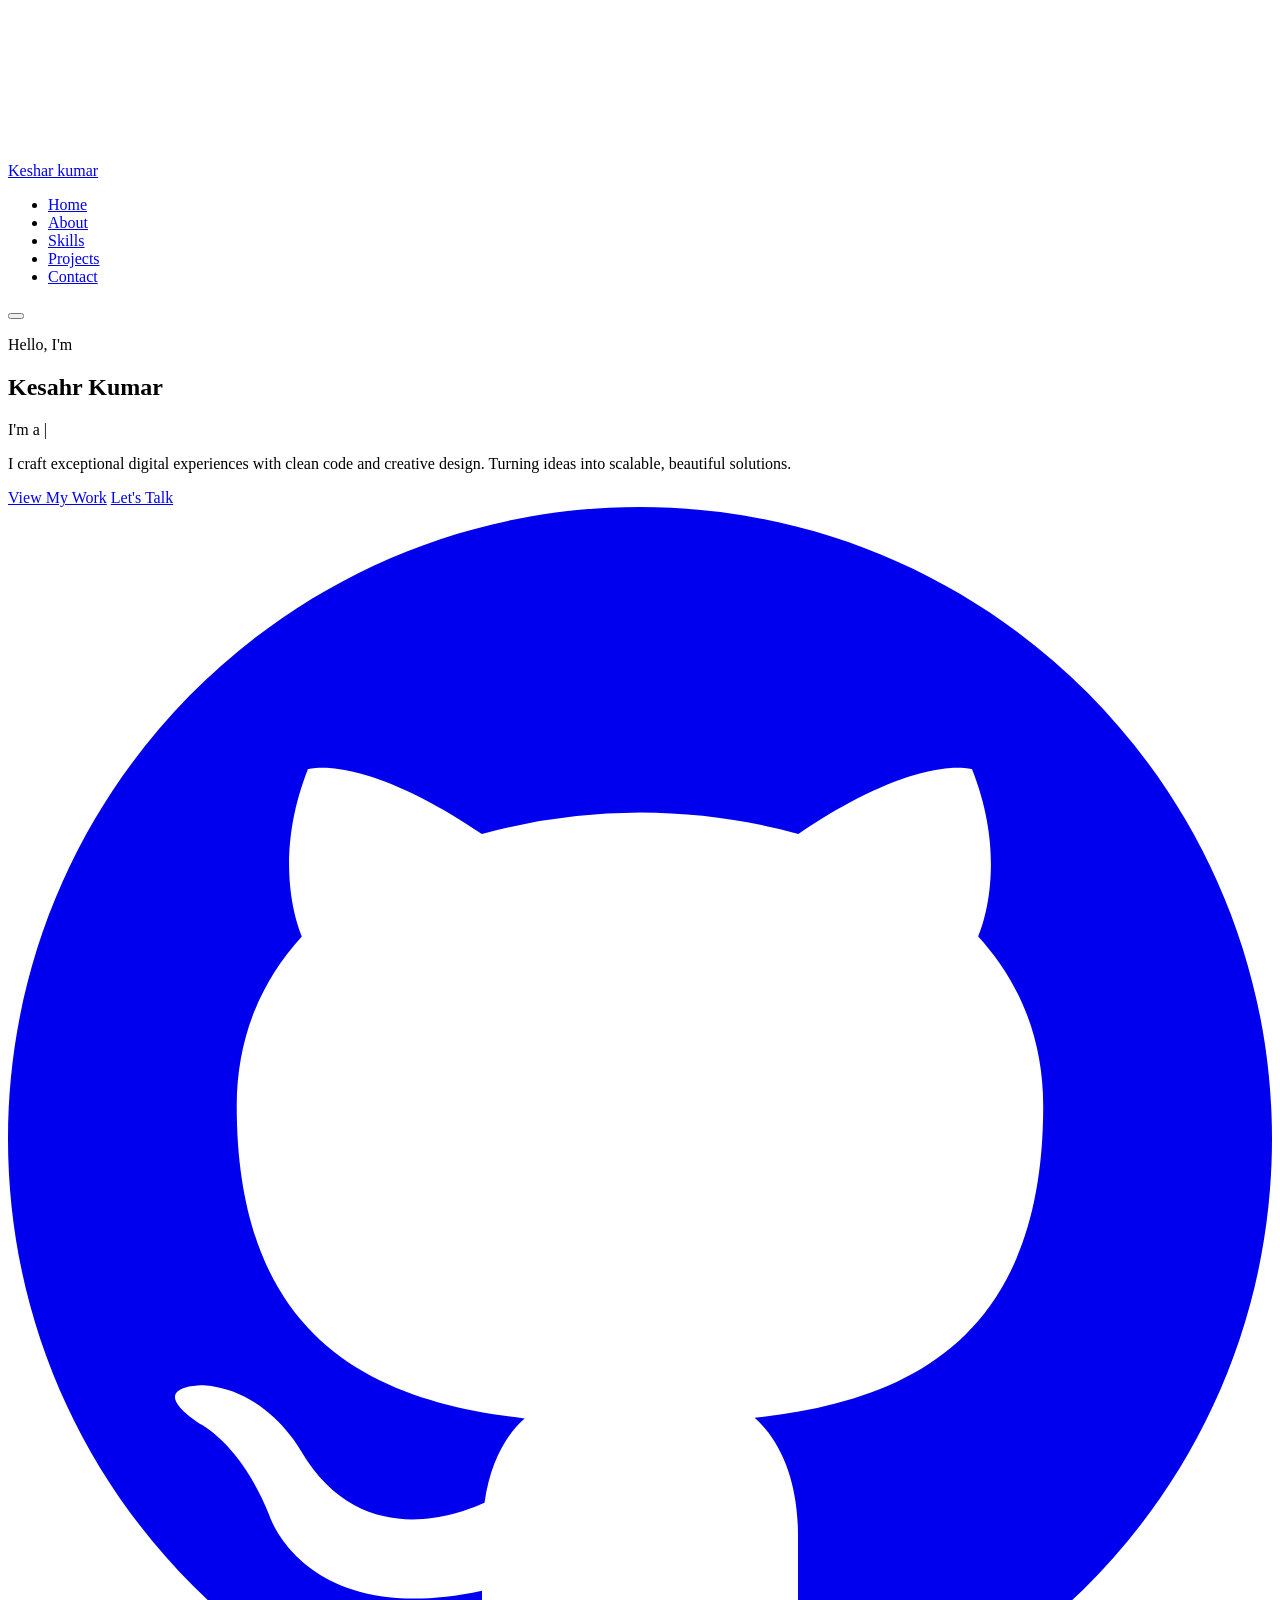
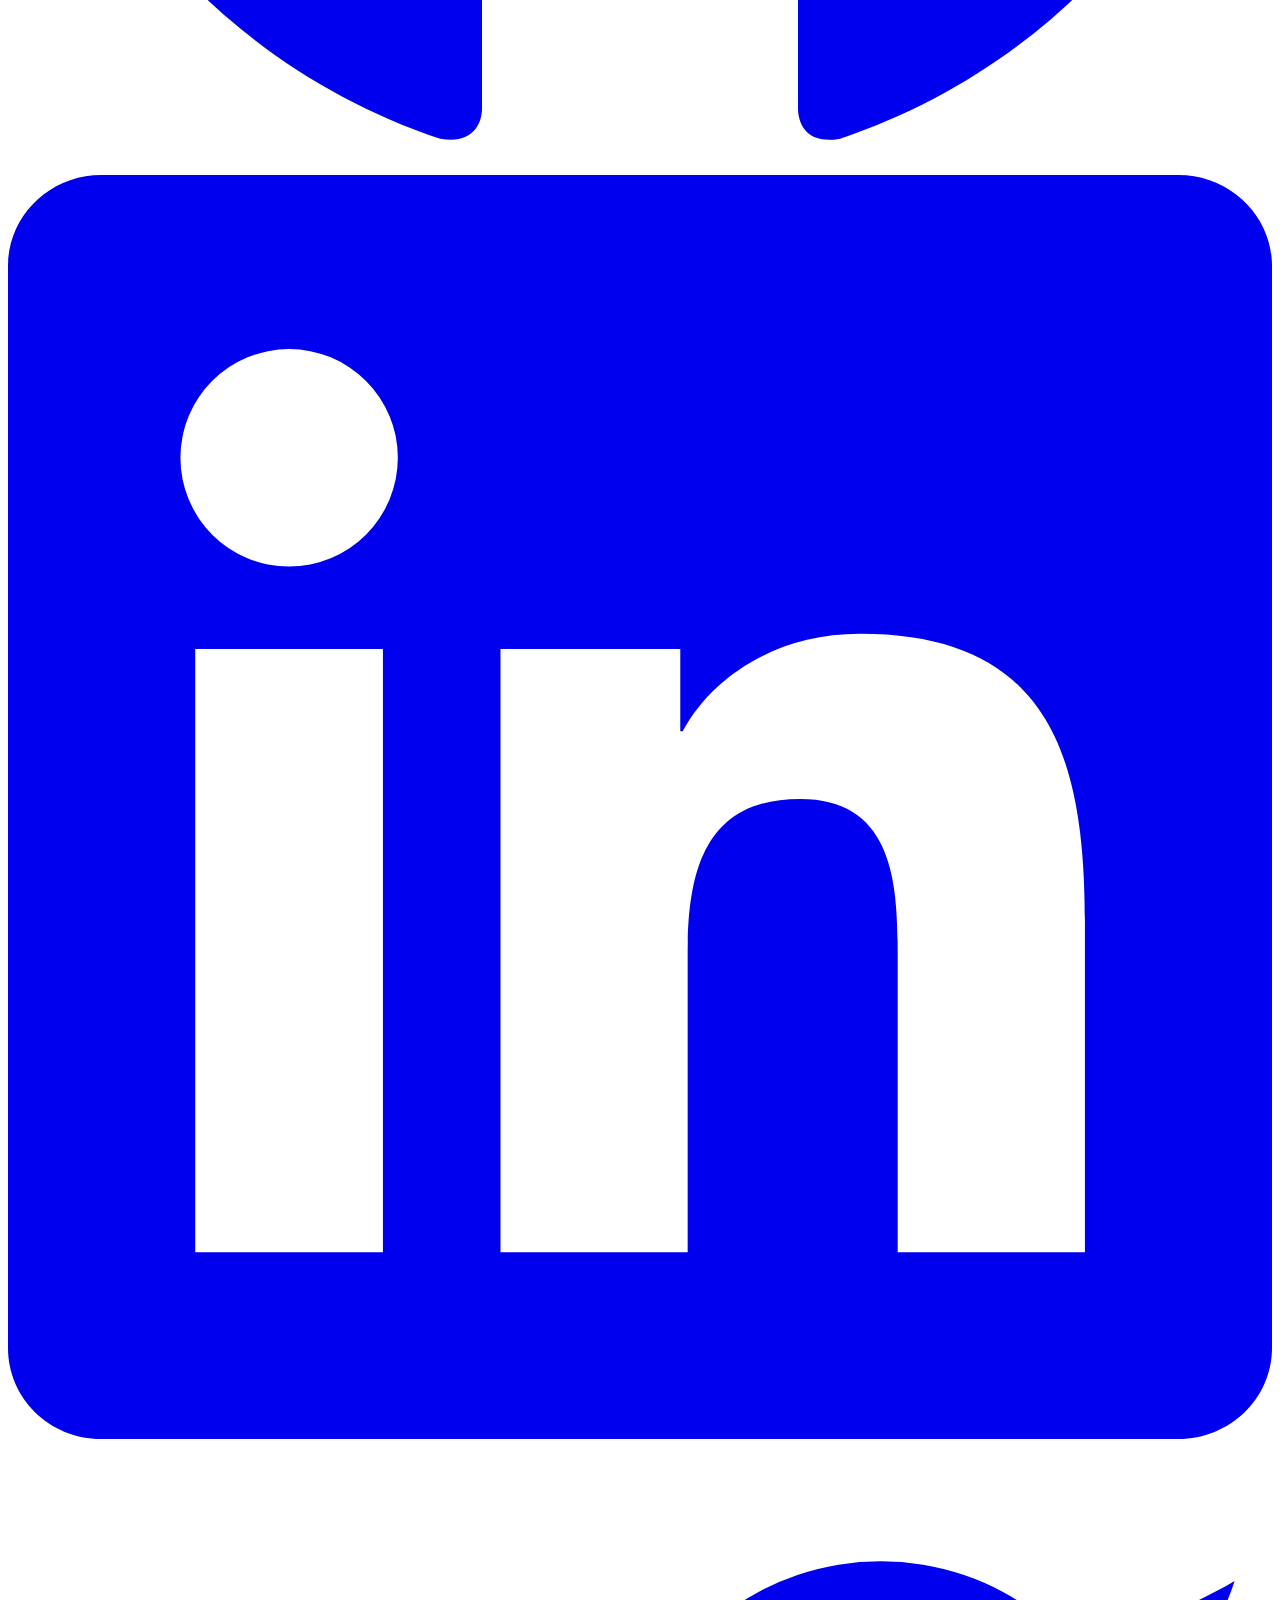
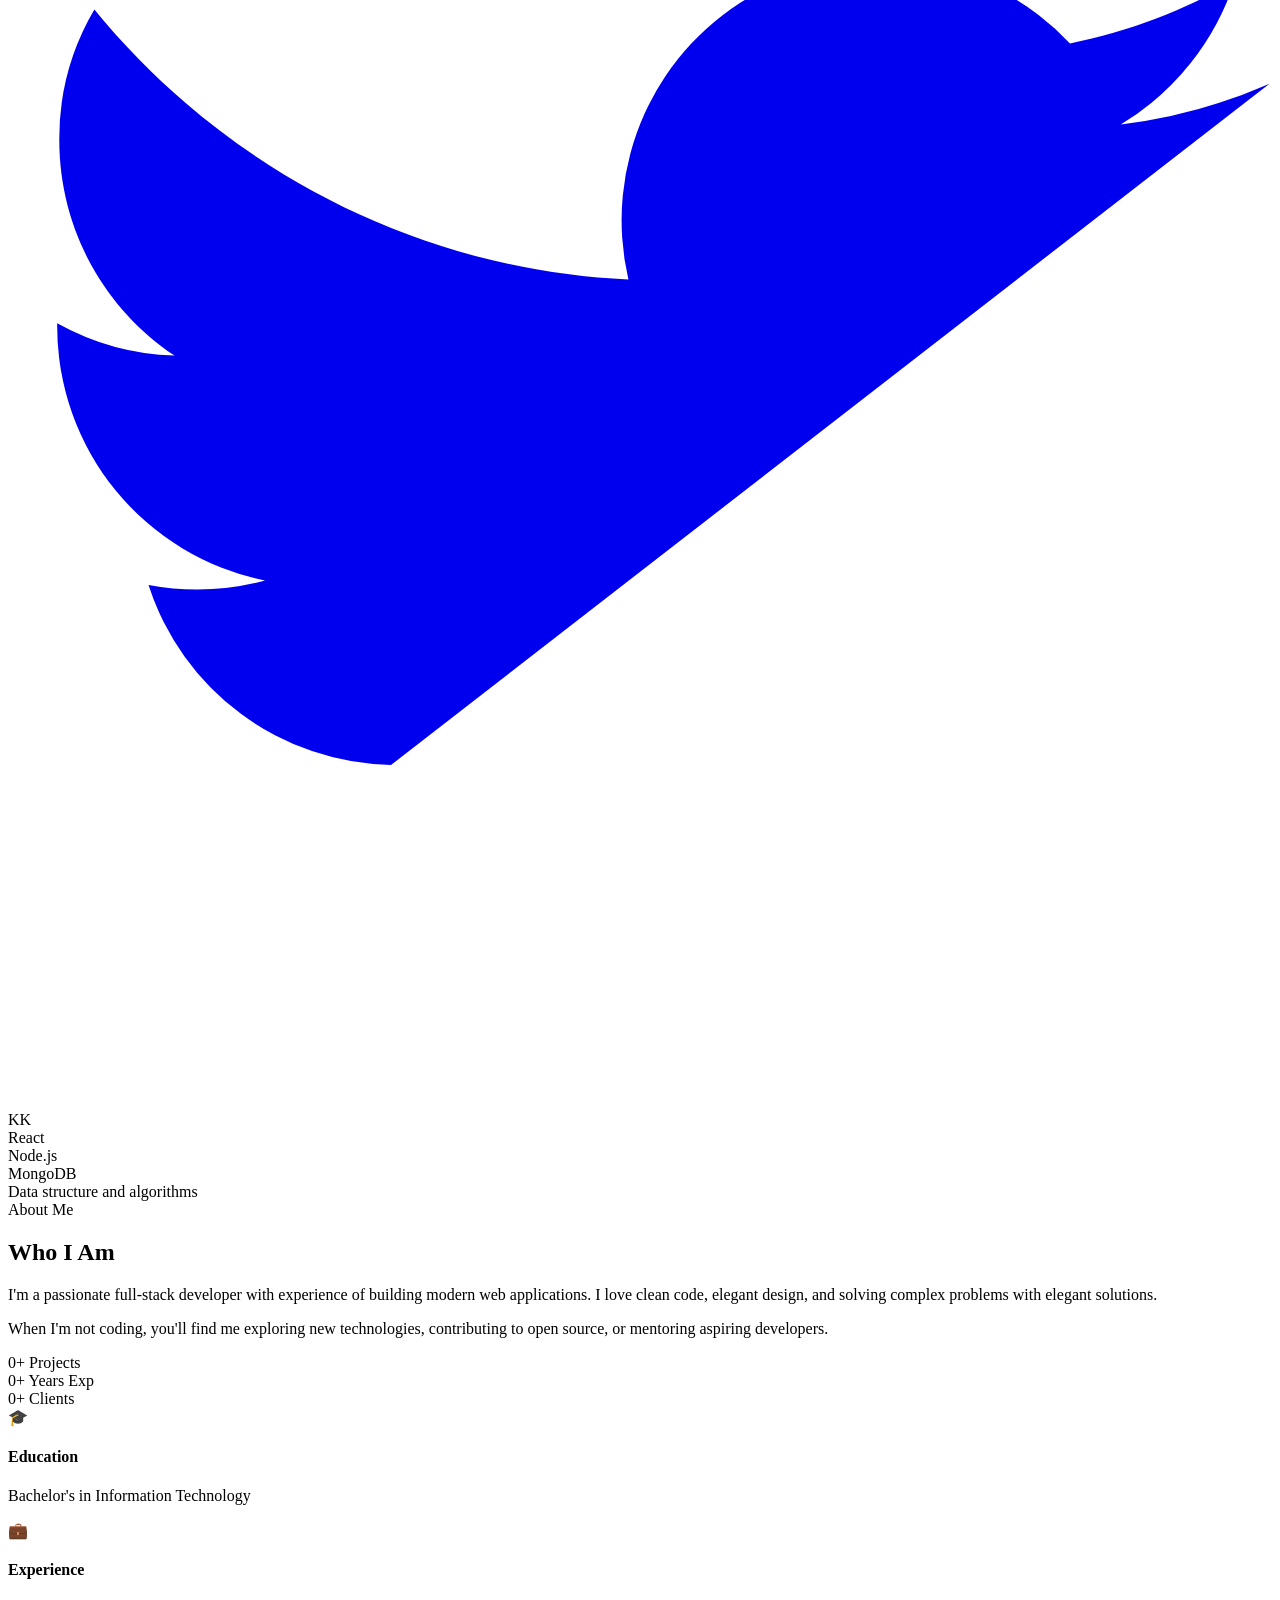
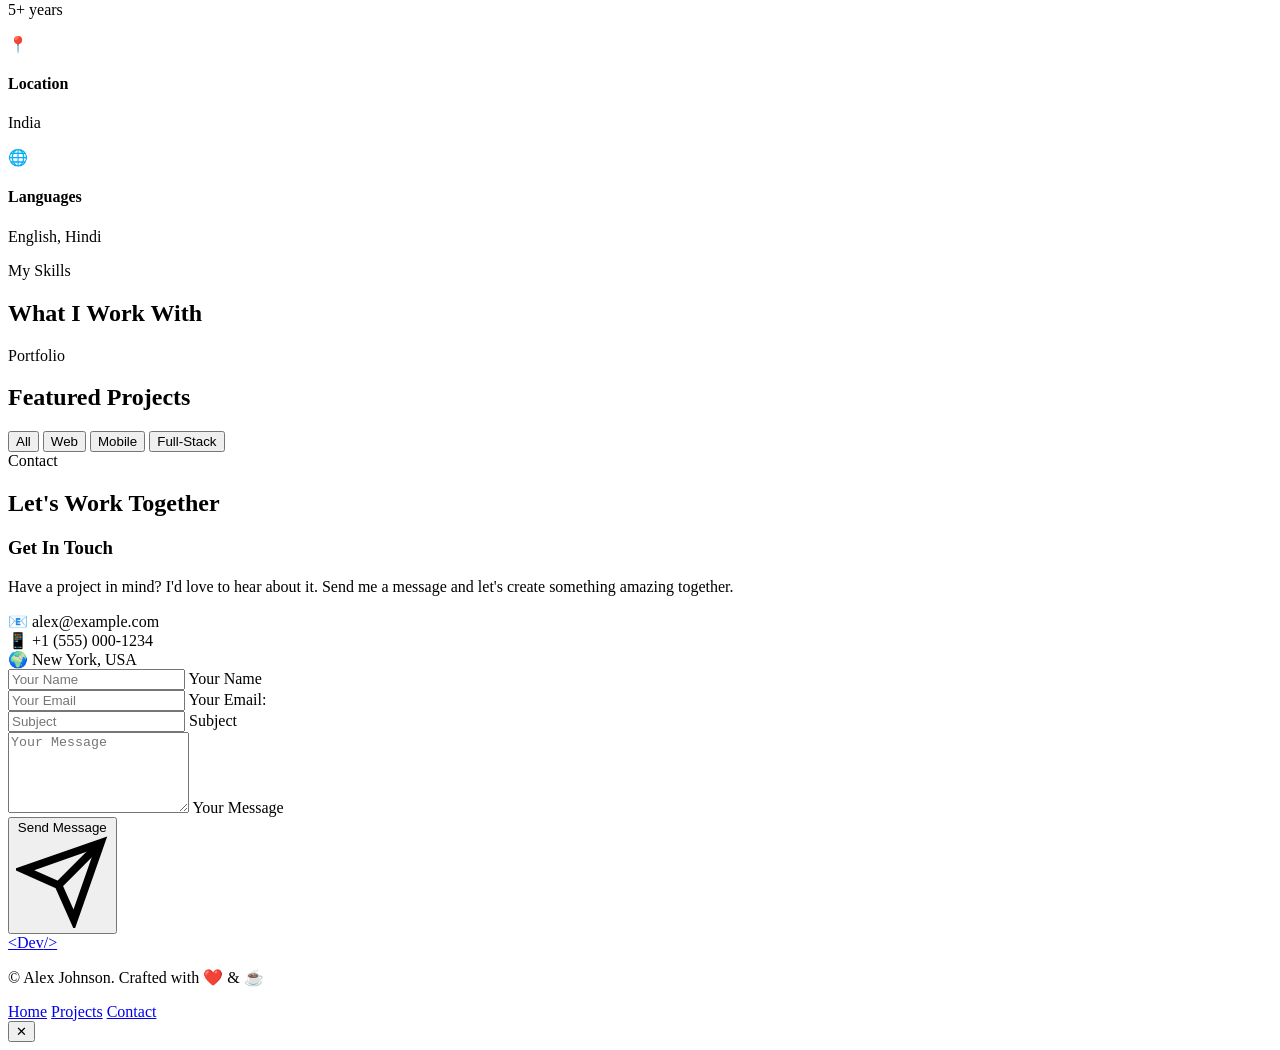
==== html/index.html @ 1f0cca36 "minor changes" ====
<!DOCTYPE html>
<html lang="en">
<head>
  <meta charset="UTF-8" />
  <meta name="viewport" content="width=device-width, initial-scale=1.0" />
  <title>Portfolio | Creative Developer</title>
  <meta name="description" content="A creative full-stack developer portfolio showcasing projects, skills, and experience." />
  <link rel="preconnect" href="https://fonts.googleapis.com" />
  <link href="https://fonts.googleapis.com/css2?family=Outfit:wght@300;400;500;600;700;800;900&family=JetBrains+Mono:wght@400;500&display=swap" rel="stylesheet" />
  <link rel="stylesheet" href="css/style.css" />
  <link rel="stylesheet" href="css/animations.css" />
</head>
<body>

  <!-- Canvas for particle background -->
  <canvas id="particle-canvas"></canvas>

  <!-- Navigation -->
  <nav id="navbar">
    <div class="nav-container">
      <a href="#home" class="nav-logo">
        <span class="logo-bracket"></span>Keshar kumar<span class="logo-bracket"></span>
      </a>
      <ul class="nav-links" id="nav-links">
        <li><a href="#home" class="nav-link active">Home</a></li>
        <li><a href="#about" class="nav-link">About</a></li>
        <li><a href="#skills" class="nav-link">Skills</a></li>
        <li><a href="#projects" class="nav-link">Projects</a></li>
        <li><a href="#contact" class="nav-link">Contact</a></li>
        
      </ul>
      <button class="hamburger" id="hamburger" aria-label="Toggle menu">
        <span></span><span></span><span></span>
      </button>
    </div>
  </nav>

  <!-- Hero Section -->
  <section id="home" class="hero-section">
    <div class="hero-content">
      <p class="hero-greeting"> Hello, I'm</p>                                                                                  
      <h1 class="hero-name" id="hero-name">Kesahr Kumar</h1>
      <div class="hero-title-wrapper">
        <span class="hero-title-prefix">I'm a </span>
        <span class="hero-typing" id="typing-text"></span>
        <span class="cursor">|</span>
      </div>
      <p class="hero-desc">I craft exceptional digital experiences with clean code and creative design. Turning ideas into scalable, beautiful solutions.</p>
      <div class="hero-cta">
        <a href="#projects" class="btn btn-primary">View My Work</a>
        <a href="#contact" class="btn btn-outline">Let's Talk</a>
      </div>
      <div class="hero-socials">
        <a href="https://github.com/ksr2heavycodder" class="social-link" title="GitHub">
          <svg viewBox="0 0 24 24" fill="currentColor"><path d="M12 0C5.374 0 0 5.373 0 12c0 5.302 3.438 9.8 8.207 11.387.599.111.793-.261.793-.577v-2.234c-3.338.726-4.033-1.416-4.033-1.416-.546-1.387-1.333-1.756-1.333-1.756-1.089-.745.083-.729.083-.729 1.205.084 1.839 1.237 1.839 1.237 1.07 1.834 2.807 1.304 3.492.997.107-.775.418-1.305.762-1.604-2.665-.305-5.467-1.334-5.467-5.931 0-1.311.469-2.381 1.236-3.221-.124-.303-.535-1.524.117-3.176 0 0 1.008-.322 3.301 1.23A11.509 11.509 0 0112 5.803c1.02.005 2.047.138 3.006.404 2.291-1.552 3.297-1.23 3.297-1.23.653 1.653.242 2.874.118 3.176.77.84 1.235 1.911 1.235 3.221 0 4.609-2.807 5.624-5.479 5.921.43.372.823 1.102.823 2.222v3.293c0 .319.192.694.801.576C20.566 21.797 24 17.3 24 12c0-6.627-5.373-12-12-12z"/></svg>
        </a>
        <a href="https://www.linkedin.com/in/keshar-kumar-3355b1293/" class="social-link" title="linkedin">
          <svg viewBox="0 0 24 24" fill="currentColor"><path d="M20.447 20.452h-3.554v-5.569c0-1.328-.027-3.037-1.852-3.037-1.853 0-2.136 1.445-2.136 2.939v5.667H9.351V9h3.414v1.561h.046c.477-.9 1.637-1.85 3.37-1.85 3.601 0 4.267 2.37 4.267 5.455v6.286zM5.337 7.433a2.062 2.062 0 01-2.063-2.065 2.064 2.064 0 112.063 2.065zm1.782 13.019H3.555V9h3.564v11.452zM22.225 0H1.771C.792 0 0 .774 0 1.729v20.542C0 23.227.792 24 1.771 24h20.451C23.2 24 24 23.227 24 22.271V1.729C24 .774 23.2 0 22.222 0h.003z"/></svg>
        </a>
        <a href="https://leetcode.com/u/Codexkeshar/" class="social-link" title="Leetcode">
          <svg viewBox="0 0 24 24" fill="currentColor"><path d="M23.953 4.57a10 10 0 01-2.825.775 4.958 4.958 0 002.163-2.723c-.951.555-2.005.959-3.127 1.184a4.92 4.92 0 00-8.384 4.482C7.69 8.095 4.067 6.13 1.64 3.162a4.822 4.822 0 00-.666 2.475c0 1.71.87 3.213 2.188 4.096a4.904 4.904 0 01-2.228-.616v.06a4.923 4.923 0 003.946 4.827 4.996 4.996 0 01-2.212.085 4.936 4.936 0 004.604 
3.417 
9.
867 
9.
867 
0 
01-6.
102 
2.
105c-.39 
0-.779-.023-1.
17-.
067a13.
995 
13.
995 
0 
0
"
/></svg>
        </a>
      </div>
    </div>
    <div class="hero-visual">
      <div class="hero-avatar-ring">
        <div class="hero-avatar" id="hero-avatar">
          <div class="avatar-initials" id="avatar-initials">KK</div>
        </div>
      </div>
      <div class="floating-badge badge-1">React</div>
      <div class="floating-badge badge-2">Node.js</div>
      <div class="floating-badge badge-3">MongoDB</div>
      <div class="floating-badge badge-4">Data structure and algorithms</div>
    </div>
    <div class="scroll-indicator">
      <div class="scroll-dot"></div>
    </div>
  </section>

  <!-- About Section -->
  <section id="about" class="about-section section">
    <div class="container">
      <div class="section-header">
        <span class="section-tag">About Me</span>
        <h2 class="section-title">Who I Am</h2>
      </div>
      <div class="about-grid">
        <div class="about-text" id="about-text">
          <p>I'm a passionate full-stack developer with experience of building modern web applications. I love clean code, elegant design, and solving complex problems with elegant solutions.</p>
          <p>When I'm not coding, you'll find me exploring new technologies, contributing to open source, or mentoring aspiring developers.</p>
          <div class="about-stats">
            <div class="stat-item">
              <span class="stat-number" data-target="5">0</span><span>+</span>
              <span class="stat-label">Projects</span>
            </div>
            <div class="stat-item">
              <span class="stat-number" data-target="5">0</span><span>+</span>
              <span class="stat-label">Years Exp</span>
            </div>
            <div class="stat-item">
              <span class="stat-number" data-target="30">0</span><span>+</span>
              <span class="stat-label">Clients</span>
            </div>
          </div>
        </div>
        <div class="about-cards">
          <div class="info-card glass-card">
            <div class="info-icon">🎓</div>
            <h4>Education</h4>
            <p id="education-text">Bachelor's in Information Technology</p>
          </div>
          <div class="info-card glass-card">
            <div class="info-icon">💼</div>
            <h4>Experience</h4>
            <p id="experience-text">5+ years</p>
          </div>
          <div class="info-card glass-card">
            <div class="info-icon">📍</div>
            <h4>Location</h4>
            <p id="location-text">India</p>
          </div>
          <div class="info-card glass-card">
            <div class="info-icon">🌐</div>
            <h4>Languages</h4>
            <p>English, Hindi</p>
          </div>
        </div>
      </div>
    </div>
  </section>

  <!-- Skills Section -->
  <section id="skills" class="skills-section section">
    <div class="container">
      <div class="section-header">
        <span class="section-tag">My Skills</span>
        <h2 class="section-title">What I Work With</h2>
      </div>
      <div class="skills-grid" id="skills-grid">
        <!-- Skills loaded from DB -->
      </div>
    </div>
  </section>

  <!-- Projects Section -->
  <section id="projects" class="projects-section section">
    <div class="container">
      <div class="section-header">
        <span class="section-tag">Portfolio</span>
        <h2 class="section-title">Featured Projects</h2>
      </div>
      <div class="project-filters">
        <button class="filter-btn active" data-filter="all">All</button>
        <button class="filter-btn" data-filter="web">Web</button>
        <button class="filter-btn" data-filter="mobile">Mobile</button>
        <button class="filter-btn" data-filter="fullstack">Full-Stack</button>
      </div>
      <div class="projects-grid" id="projects-grid">
        <!-- Projects loaded from DB -->
      </div>
    </div>
  </section>

  <!-- Contact Section -->
  <section id="contact" class="contact-section section">
    <div class="container">
      <div class="section-header">
        <span class="section-tag">Contact</span>
        <h2 class="section-title">Let's Work Together</h2>
      </div>
      <div class="contact-grid">
        <div class="contact-info">
          <h3>Get In Touch</h3>
          <p>Have a project in mind? I'd love to hear about it. Send me a message and let's create something amazing together.</p>
          <div class="contact-details">
            <div class="contact-item">
              <span class="contact-icon">📧</span>
              <span id="contact-email">alex@example.com</span>
            </div>
            <div class="contact-item">
              <span class="contact-icon">📱</span>
              <span id="contact-phone">+1 (555) 000-1234</span>
            </div>
            <div class="contact-item">
              <span class="contact-icon">🌍</span>
              <span id="contact-location">New York, USA</span>
            </div>
          </div>
        </div>
        <form class="contact-form glass-card" id="contact-form">
          <div class="form-group">
            <input type="text" id="msg-name" placeholder="Your Name" required />
            <label for="msg-name">Your Name</label>
          </div>
          <div class="form-group">
            <input type="email" id="msg-email" placeholder="Your Email" required />
            <label for="msg-email">Your Email:</label>
          </div>
          <div class="form-group">
            <input type="text" id="msg-subject" placeholder="Subject" />
            <label for="msg-subject">Subject</label>
          </div>
          <div class="form-group">
            <textarea id="msg-body" placeholder="Your Message" rows="5" required></textarea>
            <label for="msg-body">Your Message</label>
          </div>
          <button type="submit" class="btn btn-primary btn-full" id="send-btn">
            <span>Send Message</span>
            <svg viewBox="0 0 24 24" fill="none" stroke="currentColor" stroke-width="2"><line x1="22" y1="2" x2="11" y2="13"/><polygon points="22 2 15 22 11 13 2 9 22 2"/></svg>
          </button>
          <div id="form-status" class="form-status"></div>
        </form>
      </div>
    </div>
  </section>

  <!-- Footer -->
  <footer class="footer">
    <div class="container">
      <div class="footer-content">
        <a href="#home" class="nav-logo">
          <span class="logo-bracket">&lt;</span>Dev<span class="logo-bracket">/&gt;</span>
        </a>
        <p class="footer-copy">© <span id="year"></span> Alex Johnson. Crafted with ❤️ & ☕</p>
        <div class="footer-links">
          <a href="#home">Home</a>
          <a href="#projects">Projects</a>
          <a href="#contact">Contact</a>
        </div>
      </div>
    </div>
  </footer>

  <!-- Project Modal -->
  <div id="project-modal" class="modal-overlay">
    <div class="modal-content glass-card">
      <button class="modal-close" id="modal-close">✕</button>
      <div id="modal-body"></div>
    </div>
  </div>

  <!-- Toast -->
  <div id="toast" class="toast"></div>

  <script src="js/db.js"></script>
  <script src="js/app.js"></script>
  <script src="js/particles.js"></script>
</body>
</html>
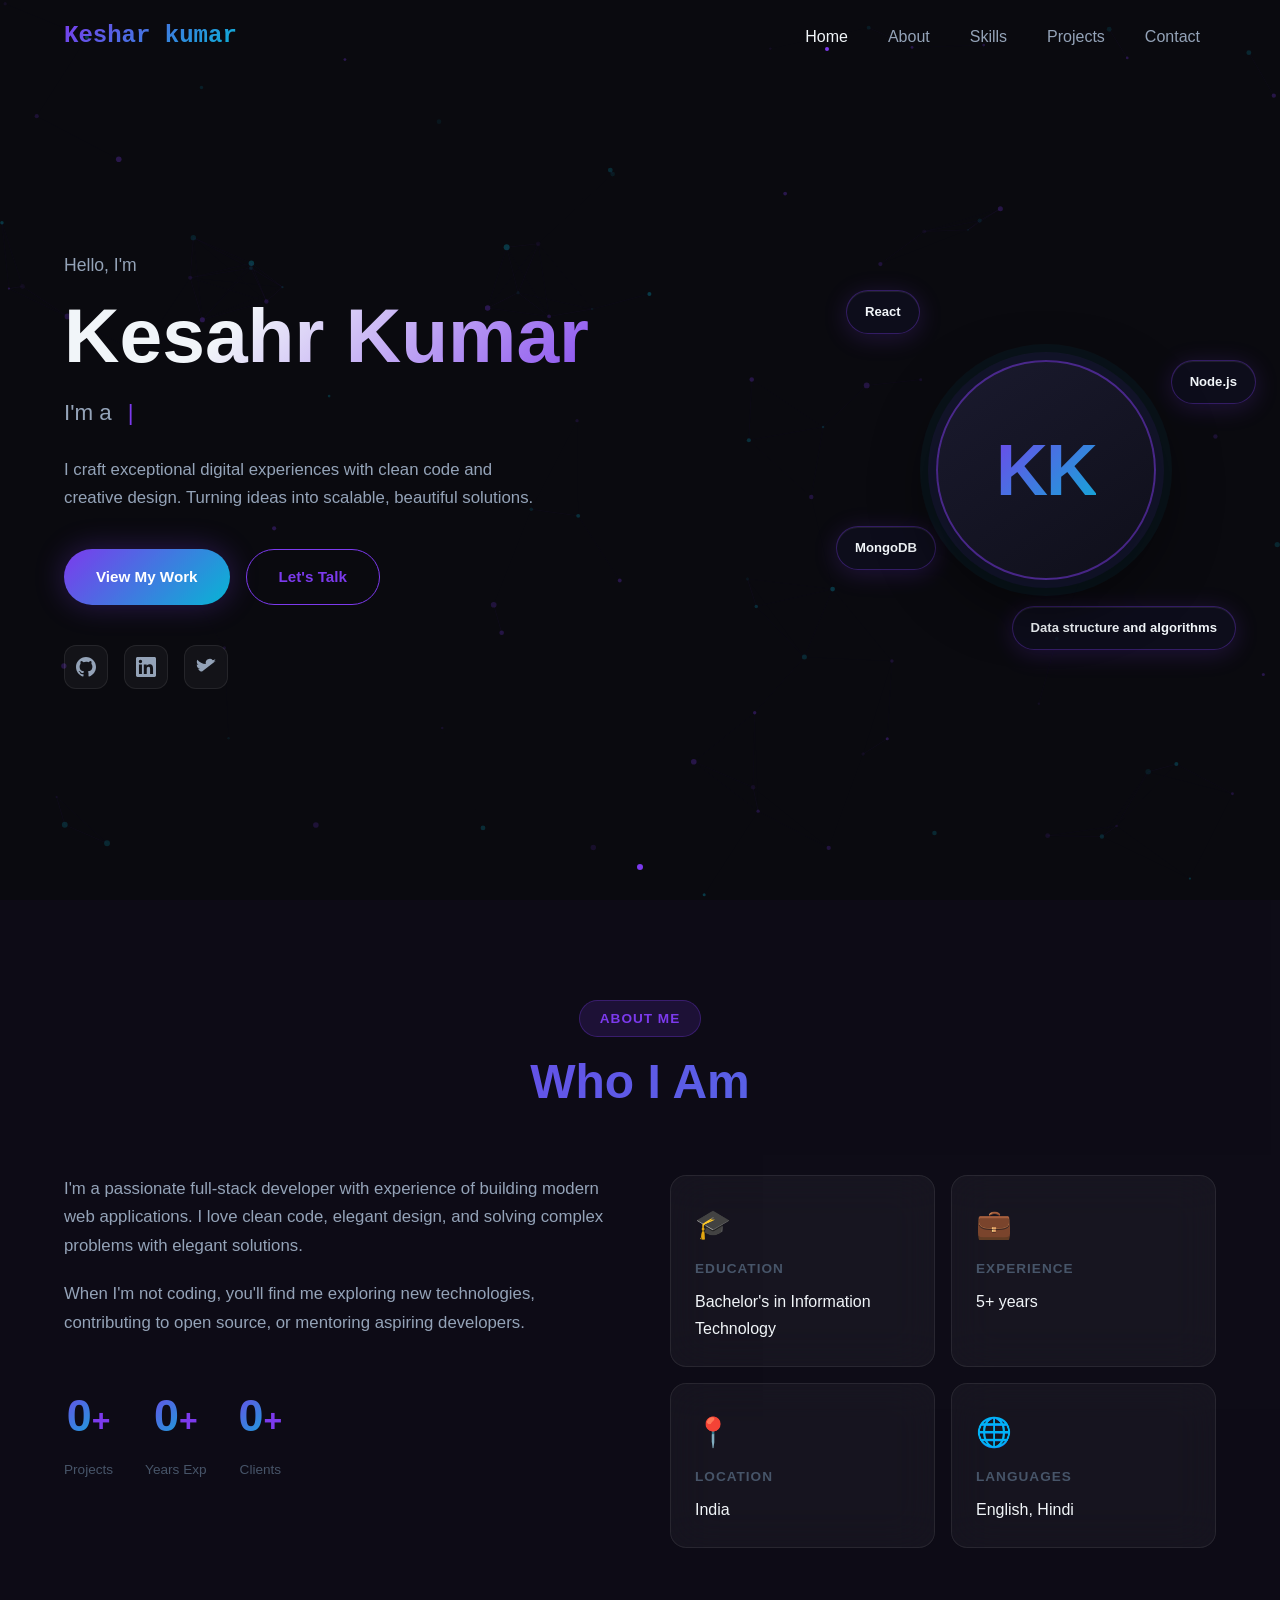
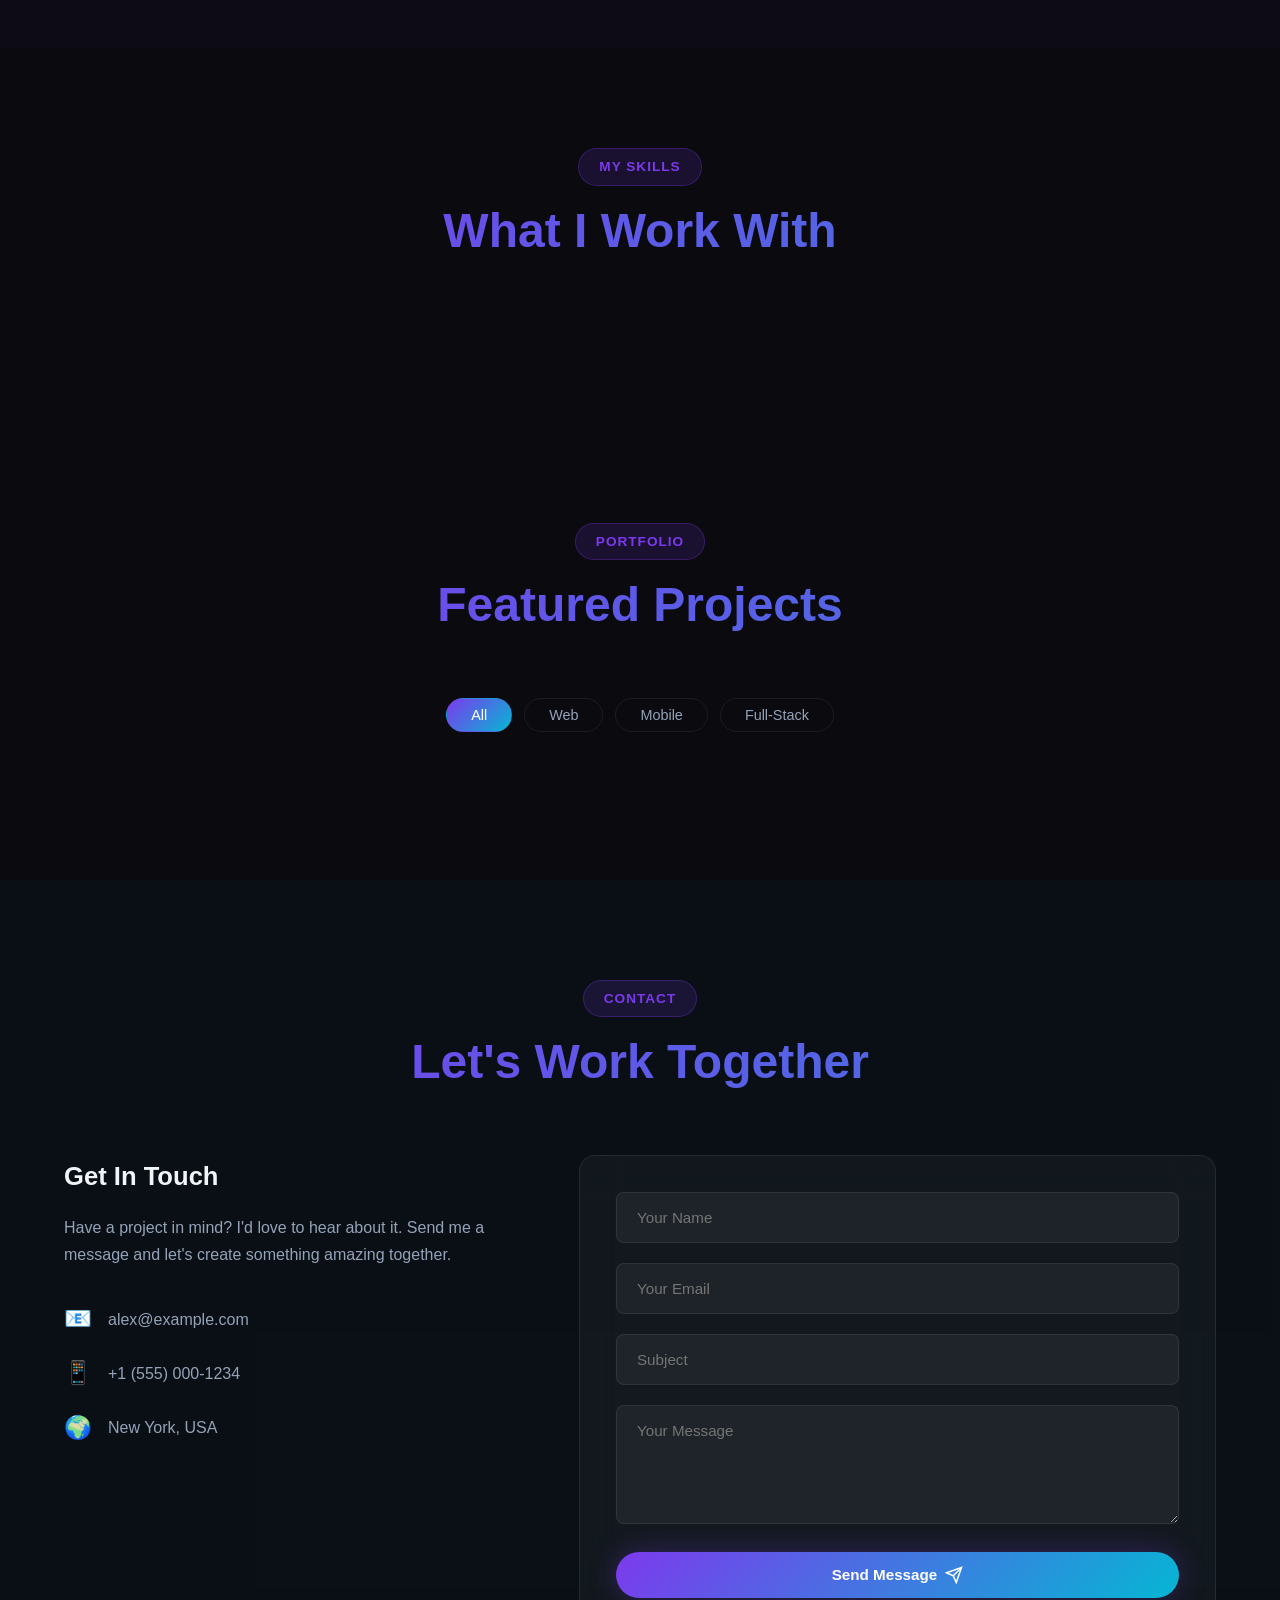
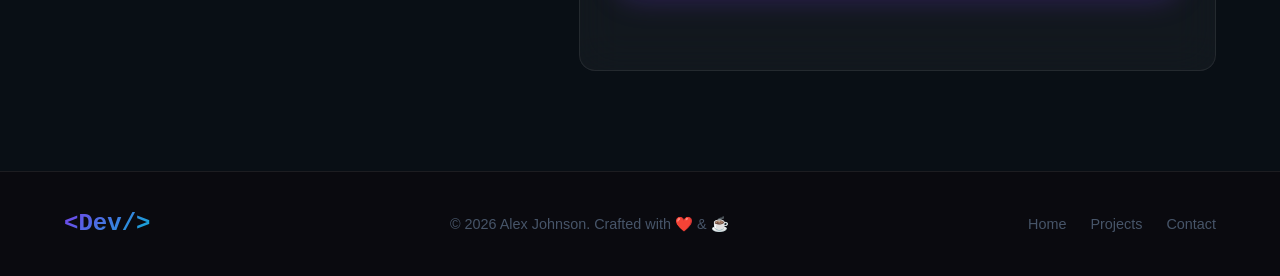
==== commit d35a0a13: "final changes" ====
--- a/html/index.html
+++ b/html/index.html
@@ -7,8 +7,8 @@
   <meta name="description" content="A creative full-stack developer portfolio showcasing projects, skills, and experience." />
   <link rel="preconnect" href="https://fonts.googleapis.com" />
   <link href="https://fonts.googleapis.com/css2?family=Outfit:wght@300;400;500;600;700;800;900&family=JetBrains+Mono:wght@400;500&display=swap" rel="stylesheet" />
-  <link rel="stylesheet" href="css/style.css" />
-  <link rel="stylesheet" href="css/animations.css" />
+  <link rel="stylesheet" href="/css/style.css" />
+  <link rel="stylesheet" href="/css/animations.css" />
 </head>
 <body>
 
@@ -263,8 +263,8 @@
   <!-- Toast -->
   <div id="toast" class="toast"></div>
 
-  <script src="js/db.js"></script>
-  <script src="js/app.js"></script>
-  <script src="js/particles.js"></script>
+  
+  <script src="/js/app.js"></script>
+  <script src="/js/particles.js"></script>
 </body>
 </html>
--- a/css/style.css
+++ b/css/style.css
@@ -0,0 +1,452 @@
+/* ===== ROOT VARIABLES ===== */
+:root {
+  --bg-primary: #0a0a0f;
+  --bg-secondary: #111118;
+  --bg-card: rgba(255,255,255,0.04);
+  --accent: #7c3aed;
+  --accent2: #06b6d4;
+  --accent-glow: rgba(124,58,237,0.3);
+  --text-primary: #f1f5f9;
+  --text-secondary: #94a3b8;
+  --text-muted: #475569;
+  --border: rgba(255,255,255,0.08);
+  --gradient: linear-gradient(135deg, #7c3aed, #06b6d4);
+  --gradient2: linear-gradient(135deg, #06b6d4, #7c3aed);
+  --radius: 16px;
+  --radius-sm: 8px;
+  --shadow: 0 25px 50px rgba(0,0,0,0.5);
+  --transition: all 0.3s cubic-bezier(0.4,0,0.2,1);
+}
+
+/* ===== RESET ===== */
+*, *::before, *::after { box-sizing: border-box; margin: 0; padding: 0; }
+html { scroll-behavior: smooth; scroll-padding-top: 80px; }
+body {
+  font-family: 'Outfit', sans-serif;
+  background: var(--bg-primary);
+  color: var(--text-primary);
+  line-height: 1.7;
+  overflow-x: hidden;
+}
+a { text-decoration: none; color: inherit; }
+img { max-width: 100%; }
+button { cursor: pointer; border: none; background: none; font-family: inherit; }
+
+/* ===== CANVAS ===== */
+#particle-canvas {
+  position: fixed; inset: 0; z-index: 0;
+  pointer-events: none; opacity: 0.6;
+}
+
+/* ===== SCROLLBAR ===== */
+::-webkit-scrollbar { width: 6px; }
+::-webkit-scrollbar-track { background: var(--bg-secondary); }
+::-webkit-scrollbar-thumb { background: var(--accent); border-radius: 3px; }
+
+/* ===== CONTAINER ===== */
+.container { max-width: 1200px; margin: 0 auto; padding: 0 24px; }
+
+/* ===== GLASS CARD ===== */
+.glass-card {
+  background: var(--bg-card);
+  backdrop-filter: blur(20px);
+  border: 1px solid var(--border);
+  border-radius: var(--radius);
+}
+
+/* ===== BUTTONS ===== */
+.btn {
+  display: inline-flex; align-items: center; gap: 8px;
+  padding: 14px 32px; border-radius: 50px;
+  font-size: 0.95rem; font-weight: 600;
+  transition: var(--transition); cursor: pointer;
+}
+.btn-primary {
+  background: var(--gradient); color: #fff;
+  box-shadow: 0 0 30px var(--accent-glow);
+}
+.btn-primary:hover { transform: translateY(-2px); box-shadow: 0 0 50px var(--accent-glow); }
+.btn-outline {
+  border: 1px solid var(--accent); color: var(--accent);
+  background: transparent;
+}
+.btn-outline:hover { background: var(--accent); color: #fff; transform: translateY(-2px); }
+.btn-full { width: 100%; justify-content: center; }
+.btn svg { width: 18px; height: 18px; }
+
+/* ===== SECTION ===== */
+.section { padding: 100px 0; position: relative; z-index: 1; }
+.section-header { text-align: center; margin-bottom: 64px; }
+.section-tag {
+  display: inline-block; padding: 6px 20px;
+  background: rgba(124,58,237,0.15); border: 1px solid rgba(124,58,237,0.3);
+  border-radius: 50px; color: var(--accent);
+  font-size: 0.85rem; font-weight: 600; letter-spacing: 1px;
+  text-transform: uppercase; margin-bottom: 16px;
+}
+.section-title {
+  font-size: clamp(2rem, 4vw, 3rem);
+  font-weight: 800; line-height: 1.2;
+  background: var(--gradient); -webkit-background-clip: text;
+  -webkit-text-fill-color: transparent; background-clip: text;
+}
+
+/* ===== NAVBAR ===== */
+#navbar {
+  position: fixed; top: 0; left: 0; right: 0;
+  z-index: 1000; padding: 16px 0;
+  transition: var(--transition);
+}
+#navbar.scrolled {
+  background: rgba(10,10,15,0.9);
+  backdrop-filter: blur(20px);
+  border-bottom: 1px solid var(--border);
+  padding: 12px 0;
+}
+.nav-container {
+  max-width: 1200px; margin: 0 auto; padding: 0 24px;
+  display: flex; align-items: center; justify-content: space-between;
+}
+.nav-logo {
+  font-size: 1.5rem; font-weight: 800;
+  font-family: 'JetBrains Mono', monospace;
+  background: var(--gradient); -webkit-background-clip: text;
+  -webkit-text-fill-color: transparent; background-clip: text;
+}
+.logo-bracket { color: var(--accent2); }
+.nav-links { display: flex; align-items: center; gap: 8px; list-style: none; }
+.nav-link {
+  padding: 8px 16px; border-radius: 8px;
+  color: var(--text-secondary); font-weight: 500;
+  transition: var(--transition); position: relative;
+}
+.nav-link:hover, .nav-link.active { color: var(--text-primary); }
+.nav-link.active::after {
+  content: ''; position: absolute; bottom: 2px; left: 50%; transform: translateX(-50%);
+  width: 4px; height: 4px; background: var(--accent); border-radius: 50%;
+}
+.nav-admin-btn {
+  background: rgba(124,58,237,0.15); border: 1px solid rgba(124,58,237,0.3);
+  color: var(--accent) !important;
+}
+.nav-admin-btn:hover { background: var(--accent); color: #fff !important; }
+.hamburger { display: none; flex-direction: column; gap: 5px; padding: 4px; }
+.hamburger span { display: block; width: 24px; height: 2px; background: var(--text-primary); border-radius: 2px; transition: var(--transition); }
+
+/* ===== HERO ===== */
+.hero-section {
+  min-height: 100vh; display: flex; align-items: center;
+  padding: 120px 24px 80px;
+  max-width: 1200px; margin: 0 auto;
+  position: relative; z-index: 1;
+  gap: 60px; justify-content: space-between;
+}
+.hero-content { flex: 1; max-width: 580px; }
+.hero-greeting {
+  font-size: 1.1rem; color: var(--text-secondary);
+  margin-bottom: 12px; font-weight: 500;
+}
+.hero-name {
+  font-size: clamp(2.8rem, 6vw, 5rem);
+  font-weight: 900; line-height: 1.1;
+  background: linear-gradient(135deg, #f1f5f9 30%, #7c3aed);
+  -webkit-background-clip: text; -webkit-text-fill-color: transparent;
+  background-clip: text; margin-bottom: 16px;
+}
+.hero-title-wrapper {
+  font-size: 1.4rem; color: var(--text-secondary);
+  margin-bottom: 24px; font-weight: 500;
+  display: flex; align-items: center; gap: 8px; flex-wrap: wrap;
+}
+.hero-typing { color: var(--accent2); font-weight: 600; }
+.cursor { color: var(--accent); animation: blink 1s infinite; font-weight: 300; }
+.hero-desc {
+  color: var(--text-secondary); font-size: 1.05rem;
+  margin-bottom: 36px; max-width: 480px;
+}
+.hero-cta { display: flex; gap: 16px; flex-wrap: wrap; margin-bottom: 40px; }
+.hero-socials { display: flex; gap: 16px; }
+.social-link {
+  width: 44px; height: 44px; border-radius: 12px;
+  background: var(--bg-card); border: 1px solid var(--border);
+  display: flex; align-items: center; justify-content: center;
+  color: var(--text-secondary); transition: var(--transition);
+}
+.social-link svg { width: 20px; height: 20px; }
+.social-link:hover { background: var(--accent); color: #fff; border-color: var(--accent); transform: translateY(-3px); }
+
+/* ===== HERO VISUAL ===== */
+.hero-visual {
+  flex: 0 0 auto; position: relative;
+  width: 340px; height: 340px;
+  display: flex; align-items: center; justify-content: center;
+}
+.blob-wrapper {
+  position: relative; width: 280px; height: 280px;
+  display: flex; align-items: center; justify-content: center;
+}
+.blob-glow {
+  position: absolute; inset: -10px;
+  border-radius: 60% 40% 30% 70% / 60% 30% 70% 40%;
+  background: linear-gradient(135deg, rgba(124,58,237,0.6), rgba(6,182,212,0.4));
+  filter: blur(40px);
+  animation: blob-morph 8s ease-in-out infinite;
+  z-index: 0;
+}
+.blob-glow-2 {
+  inset: 10px;
+  background: linear-gradient(225deg, rgba(6,182,212,0.5), rgba(124,58,237,0.3));
+  filter: blur(50px);
+  animation: blob-morph 8s ease-in-out infinite reverse;
+  animation-delay: -4s;
+}
+.hero-avatar {
+  position: relative; z-index: 1;
+  width: 220px; height: 220px; border-radius: 50%;
+  background: linear-gradient(145deg, #1a1a2e, #0f0f1a);
+  border: 2px solid rgba(124,58,237,0.5);
+  display: flex; align-items: center; justify-content: center;
+  box-shadow:
+    0 0 0 8px rgba(124,58,237,0.08),
+    0 0 0 16px rgba(6,182,212,0.05),
+    0 20px 60px rgba(0,0,0,0.6);
+  overflow: hidden;
+}
+.avatar-initials {
+  font-size: 4.5rem; font-weight: 900;
+  background: var(--gradient); -webkit-background-clip: text;
+  -webkit-text-fill-color: transparent; background-clip: text;
+  letter-spacing: -2px;
+}
+.floating-badge {
+  position: absolute; border-radius: 50px;
+  padding: 10px 18px; font-size: 0.82rem; font-weight: 600;
+  color: var(--text-primary); white-space: nowrap;
+  animation: float 3s ease-in-out infinite;
+  background: rgba(15,15,30,0.85);
+  backdrop-filter: blur(16px);
+  border: 1px solid rgba(124,58,237,0.35);
+  box-shadow: 0 4px 24px rgba(124,58,237,0.2), inset 0 1px 0 rgba(255,255,255,0.08);
+}
+.badge-1 { top: -10px; left: -30px; animation-delay: 0s; }
+.badge-2 { top: 60px; right: -40px; animation-delay: 0.6s; }
+.badge-3 { bottom: 70px; left: -40px; animation-delay: 1.2s; }
+.badge-4 { bottom: -10px; right: -20px; animation-delay: 1.8s; }
+
+.scroll-indicator {
+  position: absolute; bottom: 30px; left: 50%; transform: translateX(-50%);
+  display: flex; flex-direction: column; align-items: center; gap: 8px;
+}
+.scroll-dot {
+  width: 6px; height: 6px; background: var(--accent);
+  border-radius: 50%; animation: scroll-bounce 2s ease-in-out infinite;
+}
+
+/* ===== ABOUT ===== */
+.about-section { background: rgba(124,58,237,0.03); }
+.about-grid { display: grid; grid-template-columns: 1fr 1fr; gap: 60px; align-items: start; }
+.about-text p { color: var(--text-secondary); margin-bottom: 20px; font-size: 1.05rem; }
+.about-stats { display: flex; gap: 32px; margin-top: 40px; }
+.stat-item { text-align: center; }
+.stat-number {
+  font-size: 2.8rem; font-weight: 800;
+  background: var(--gradient); -webkit-background-clip: text;
+  -webkit-text-fill-color: transparent; background-clip: text;
+  display: inline-block;
+}
+.stat-item span:not(.stat-number):not(.stat-label) {
+  font-size: 2rem; font-weight: 800; color: var(--accent);
+}
+.stat-label { display: block; color: var(--text-muted); font-size: 0.85rem; font-weight: 500; margin-top: 4px; }
+.about-cards { display: grid; grid-template-columns: 1fr 1fr; gap: 16px; }
+.info-card {
+  padding: 24px; transition: var(--transition);
+  display: flex; flex-direction: column; gap: 8px;
+}
+.info-card:hover { transform: translateY(-4px); border-color: rgba(124,58,237,0.3); }
+.info-icon { font-size: 1.8rem; }
+.info-card h4 { font-size: 0.85rem; color: var(--text-muted); text-transform: uppercase; letter-spacing: 1px; }
+.info-card p { color: var(--text-primary); font-weight: 500; }
+
+/* ===== SKILLS ===== */
+.skills-grid {
+  display: grid; grid-template-columns: repeat(auto-fill, minmax(280px, 1fr));
+  gap: 20px;
+}
+.skill-card {
+  padding: 24px; border-radius: var(--radius);
+  background: var(--bg-card); border: 1px solid var(--border);
+  transition: var(--transition);
+}
+.skill-card:hover { transform: translateY(-4px); border-color: rgba(124,58,237,0.4); box-shadow: 0 10px 40px rgba(124,58,237,0.1); }
+.skill-header { display: flex; align-items: center; justify-content: space-between; margin-bottom: 12px; }
+.skill-name { font-weight: 600; font-size: 1rem; display: flex; align-items: center; gap: 10px; }
+.skill-icon { font-size: 1.4rem; }
+.skill-pct { color: var(--accent2); font-weight: 700; font-family: 'JetBrains Mono', monospace; }
+.skill-bar { height: 6px; background: rgba(255,255,255,0.08); border-radius: 3px; overflow: hidden; }
+.skill-fill {
+  height: 100%; border-radius: 3px;
+  background: var(--gradient); width: 0;
+  transition: width 1.2s cubic-bezier(0.4,0,0.2,1);
+}
+.skill-category {
+  font-size: 0.75rem; color: var(--text-muted);
+  text-transform: uppercase; letter-spacing: 1px; margin-top: 8px;
+}
+
+/* ===== PROJECTS ===== */
+.project-filters {
+  display: flex; gap: 12px; justify-content: center;
+  margin-bottom: 48px; flex-wrap: wrap;
+}
+.filter-btn {
+  padding: 8px 24px; border-radius: 50px;
+  border: 1px solid var(--border); color: var(--text-secondary);
+  font-weight: 500; transition: var(--transition); font-size: 0.9rem;
+}
+.filter-btn.active, .filter-btn:hover {
+  background: var(--gradient); color: #fff; border-color: transparent;
+}
+.projects-grid {
+  display: grid; grid-template-columns: repeat(auto-fill, minmax(340px, 1fr));
+  gap: 24px;
+}
+.project-card {
+  border-radius: var(--radius); overflow: hidden;
+  background: var(--bg-card); border: 1px solid var(--border);
+  transition: var(--transition); cursor: pointer;
+  display: flex; flex-direction: column;
+}
+.project-card:hover { transform: translateY(-8px); border-color: rgba(124,58,237,0.4); box-shadow: 0 20px 60px rgba(124,58,237,0.15); }
+.project-image {
+  height: 200px; background: var(--gradient);
+  display: flex; align-items: center; justify-content: center;
+  font-size: 4rem; position: relative; overflow: hidden;
+}
+.project-image::after {
+  content: ''; position: absolute; inset: 0;
+  background: rgba(0,0,0,0.2);
+}
+.project-body { padding: 24px; flex: 1; display: flex; flex-direction: column; }
+.project-tags { display: flex; gap: 8px; flex-wrap: wrap; margin-bottom: 12px; }
+.project-tag {
+  padding: 4px 12px; border-radius: 50px;
+  background: rgba(124,58,237,0.15); color: var(--accent);
+  font-size: 0.75rem; font-weight: 600;
+}
+.project-title { font-size: 1.2rem; font-weight: 700; margin-bottom: 10px; }
+.project-desc { color: var(--text-secondary); font-size: 0.9rem; flex: 1; }
+.project-footer {
+  display: flex; gap: 12px; margin-top: 20px; padding-top: 16px;
+  border-top: 1px solid var(--border);
+}
+.project-link {
+  display: flex; align-items: center; gap: 6px;
+  color: var(--text-muted); font-size: 0.85rem; font-weight: 500;
+  transition: var(--transition);
+}
+.project-link:hover { color: var(--accent); }
+
+/* ===== CONTACT ===== */
+.contact-section { background: rgba(6,182,212,0.03); }
+.contact-grid { display: grid; grid-template-columns: 1fr 1.4fr; gap: 60px; align-items: start; }
+.contact-info h3 { font-size: 1.6rem; font-weight: 700; margin-bottom: 16px; }
+.contact-info p { color: var(--text-secondary); margin-bottom: 32px; }
+.contact-details { display: flex; flex-direction: column; gap: 16px; }
+.contact-item {
+  display: flex; align-items: center; gap: 16px;
+  color: var(--text-secondary);
+}
+.contact-icon { font-size: 1.4rem; }
+.contact-form { padding: 36px; display: flex; flex-direction: column; gap: 20px; }
+.form-group { position: relative; }
+.form-group input, .form-group textarea {
+  width: 100%; padding: 16px 20px;
+  background: rgba(255,255,255,0.05); border: 1px solid var(--border);
+  border-radius: var(--radius-sm); color: var(--text-primary);
+  font-family: inherit; font-size: 0.95rem;
+  outline: none; transition: var(--transition); resize: vertical;
+}
+.form-group input:focus, .form-group textarea:focus {
+  border-color: var(--accent); background: rgba(124,58,237,0.08);
+  box-shadow: 0 0 0 3px rgba(124,58,237,0.15);
+}
+.form-group label {
+  display: none;
+}
+.form-status {
+  text-align: center; font-weight: 500; font-size: 0.9rem;
+  padding: 8px; border-radius: var(--radius-sm);
+}
+.form-status.success { background: rgba(16,185,129,0.15); color: #10b981; }
+.form-status.error { background: rgba(239,68,68,0.15); color: #ef4444; }
+
+/* ===== FOOTER ===== */
+.footer {
+  border-top: 1px solid var(--border); padding: 32px 0;
+  position: relative; z-index: 1;
+}
+.footer-content {
+  display: flex; align-items: center; justify-content: space-between;
+  flex-wrap: wrap; gap: 16px;
+}
+.footer-copy { color: var(--text-muted); font-size: 0.9rem; }
+.footer-links { display: flex; gap: 24px; }
+.footer-links a { color: var(--text-muted); font-size: 0.9rem; transition: var(--transition); }
+.footer-links a:hover { color: var(--accent); }
+
+/* ===== MODAL ===== */
+.modal-overlay {
+  position: fixed; inset: 0; z-index: 2000;
+  background: rgba(0,0,0,0.8); backdrop-filter: blur(10px);
+  display: flex; align-items: center; justify-content: center;
+  padding: 24px; opacity: 0; pointer-events: none; transition: var(--transition);
+}
+.modal-overlay.open { opacity: 1; pointer-events: all; }
+.modal-content {
+  max-width: 600px; width: 100%; max-height: 80vh;
+  overflow-y: auto; padding: 40px; position: relative;
+  transform: scale(0.9); transition: var(--transition);
+}
+.modal-overlay.open .modal-content { transform: scale(1); }
+.modal-close {
+  position: absolute; top: 16px; right: 16px;
+  width: 36px; height: 36px; border-radius: 50%;
+  background: rgba(255,255,255,0.1); color: var(--text-primary);
+  font-size: 1rem; display: flex; align-items: center; justify-content: center;
+  transition: var(--transition); cursor: pointer;
+}
+.modal-close:hover { background: #ef4444; }
+
+/* ===== TOAST ===== */
+.toast {
+  position: fixed; bottom: 32px; right: 32px; z-index: 3000;
+  padding: 16px 24px; border-radius: var(--radius-sm);
+  background: var(--bg-secondary); border: 1px solid var(--border);
+  color: var(--text-primary); font-weight: 500;
+  transform: translateY(100px); opacity: 0;
+  transition: var(--transition); pointer-events: none;
+  box-shadow: var(--shadow);
+}
+.toast.show { transform: translateY(0); opacity: 1; }
+.toast.success { border-color: #10b981; color: #10b981; }
+.toast.error { border-color: #ef4444; color: #ef4444; }
+
+/* ===== RESPONSIVE ===== */
+@media (max-width: 900px) {
+  .hero-section { flex-direction: column; text-align: center; padding-top: 100px; }
+  .hero-visual { width: 280px; height: 280px; }
+  .blob-wrapper { width: 220px; height: 220px; }
+  .hero-avatar { width: 180px; height: 180px; }
+  .hero-cta, .hero-socials { justify-content: center; }
+  .about-grid { grid-template-columns: 1fr; }
+  .contact-grid { grid-template-columns: 1fr; }
+  .nav-links { display: none; flex-direction: column; position: fixed; top: 70px; left: 0; right: 0; background: rgba(10,10,15,0.97); backdrop-filter: blur(20px); padding: 24px; border-bottom: 1px solid var(--border); gap: 4px; }
+  .nav-links.open { display: flex; }
+  .hamburger { display: flex; }
+}
+@media (max-width: 600px) {
+  .projects-grid { grid-template-columns: 1fr; }
+  .about-cards { grid-template-columns: 1fr; }
+  .about-stats { gap: 16px; }
+}
--- a/css/animations.css
+++ b/css/animations.css
@@ -0,0 +1,94 @@
+/* ===== KEYFRAMES ===== */
+@keyframes blink { 0%,100%{opacity:1} 50%{opacity:0} }
+@keyframes float {
+  0%,100%{transform:translateY(0)} 50%{transform:translateY(-12px)}
+}
+@keyframes blob-morph {
+  0%,100% { border-radius: 60% 40% 30% 70% / 60% 30% 70% 40%; transform: rotate(0deg) scale(1); }
+  25%     { border-radius: 30% 60% 70% 40% / 50% 60% 30% 60%; transform: rotate(90deg) scale(1.05); }
+  50%     { border-radius: 50% 60% 30% 60% / 30% 60% 70% 40%; transform: rotate(180deg) scale(0.97); }
+  75%     { border-radius: 60% 40% 60% 30% / 60% 40% 50% 60%; transform: rotate(270deg) scale(1.03); }
+}
+@keyframes scroll-bounce {
+  0%,100%{transform:translateY(0);opacity:1} 50%{transform:translateY(10px);opacity:0.4}
+}
+@keyframes fadeInUp {
+  from{opacity:0;transform:translateY(40px)} to{opacity:1;transform:translateY(0)}
+}
+@keyframes fadeInLeft {
+  from{opacity:0;transform:translateX(-40px)} to{opacity:1;transform:translateX(0)}
+}
+@keyframes fadeInRight {
+  from{opacity:0;transform:translateX(40px)} to{opacity:1;transform:translateX(0)}
+}
+@keyframes pulse-glow {
+  0%,100%{box-shadow:0 0 20px rgba(124,58,237,0.3)}
+  50%{box-shadow:0 0 60px rgba(124,58,237,0.6)}
+}
+@keyframes shimmer {
+  0%{background-position:-200% 0} 100%{background-position:200% 0}
+}
+
+/* ===== REVEAL ON SCROLL ===== */
+.reveal {
+  opacity: 0; transform: translateY(40px);
+  transition: opacity 0.7s ease, transform 0.7s ease;
+}
+.reveal.visible { opacity: 1; transform: translateY(0); }
+.reveal-left {
+  opacity: 0; transform: translateX(-40px);
+  transition: opacity 0.7s ease, transform 0.7s ease;
+}
+.reveal-left.visible { opacity: 1; transform: translateX(0); }
+.reveal-right {
+  opacity: 0; transform: translateX(40px);
+  transition: opacity 0.7s ease, transform 0.7s ease;
+}
+.reveal-right.visible { opacity: 1; transform: translateX(0); }
+
+/* ===== HERO ANIMATIONS ===== */
+.hero-greeting { animation: fadeInUp 0.8s ease 0.1s both; }
+.hero-name { animation: fadeInUp 0.8s ease 0.2s both; }
+.hero-title-wrapper { animation: fadeInUp 0.8s ease 0.3s both; }
+.hero-desc { animation: fadeInUp 0.8s ease 0.4s both; }
+.hero-cta { animation: fadeInUp 0.8s ease 0.5s both; }
+.hero-socials { animation: fadeInUp 0.8s ease 0.6s both; }
+.hero-visual { animation: fadeInRight 0.8s ease 0.3s both; }
+
+/* ===== CARD HOVER GLOW ===== */
+.project-card:hover { animation: pulse-glow 2s infinite; }
+
+/* ===== SKELETON LOADING ===== */
+.skeleton {
+  background: linear-gradient(90deg,
+    rgba(255,255,255,0.05) 25%,
+    rgba(255,255,255,0.1) 50%,
+    rgba(255,255,255,0.05) 75%
+  );
+  background-size: 200% 100%;
+  animation: shimmer 1.5s infinite;
+  border-radius: 8px;
+}
+
+/* ===== STAGGER ANIMATION FOR CARDS ===== */
+.skills-grid .skill-card:nth-child(1) { transition-delay: 0.1s; }
+.skills-grid .skill-card:nth-child(2) { transition-delay: 0.15s; }
+.skills-grid .skill-card:nth-child(3) { transition-delay: 0.2s; }
+.skills-grid .skill-card:nth-child(4) { transition-delay: 0.25s; }
+.skills-grid .skill-card:nth-child(5) { transition-delay: 0.3s; }
+.skills-grid .skill-card:nth-child(6) { transition-delay: 0.35s; }
+
+.projects-grid .project-card:nth-child(1) { transition-delay: 0.1s; }
+.projects-grid .project-card:nth-child(2) { transition-delay: 0.2s; }
+.projects-grid .project-card:nth-child(3) { transition-delay: 0.3s; }
+
+/* ===== GRADIENT TEXT ANIMATE ===== */
+.section-title {
+  background-size: 200% auto;
+  animation: gradient-shift 4s linear infinite;
+}
+@keyframes gradient-shift {
+  0%{background-position:0% center}
+  50%{background-position:100% center}
+  100%{background-position:0% center}
+}
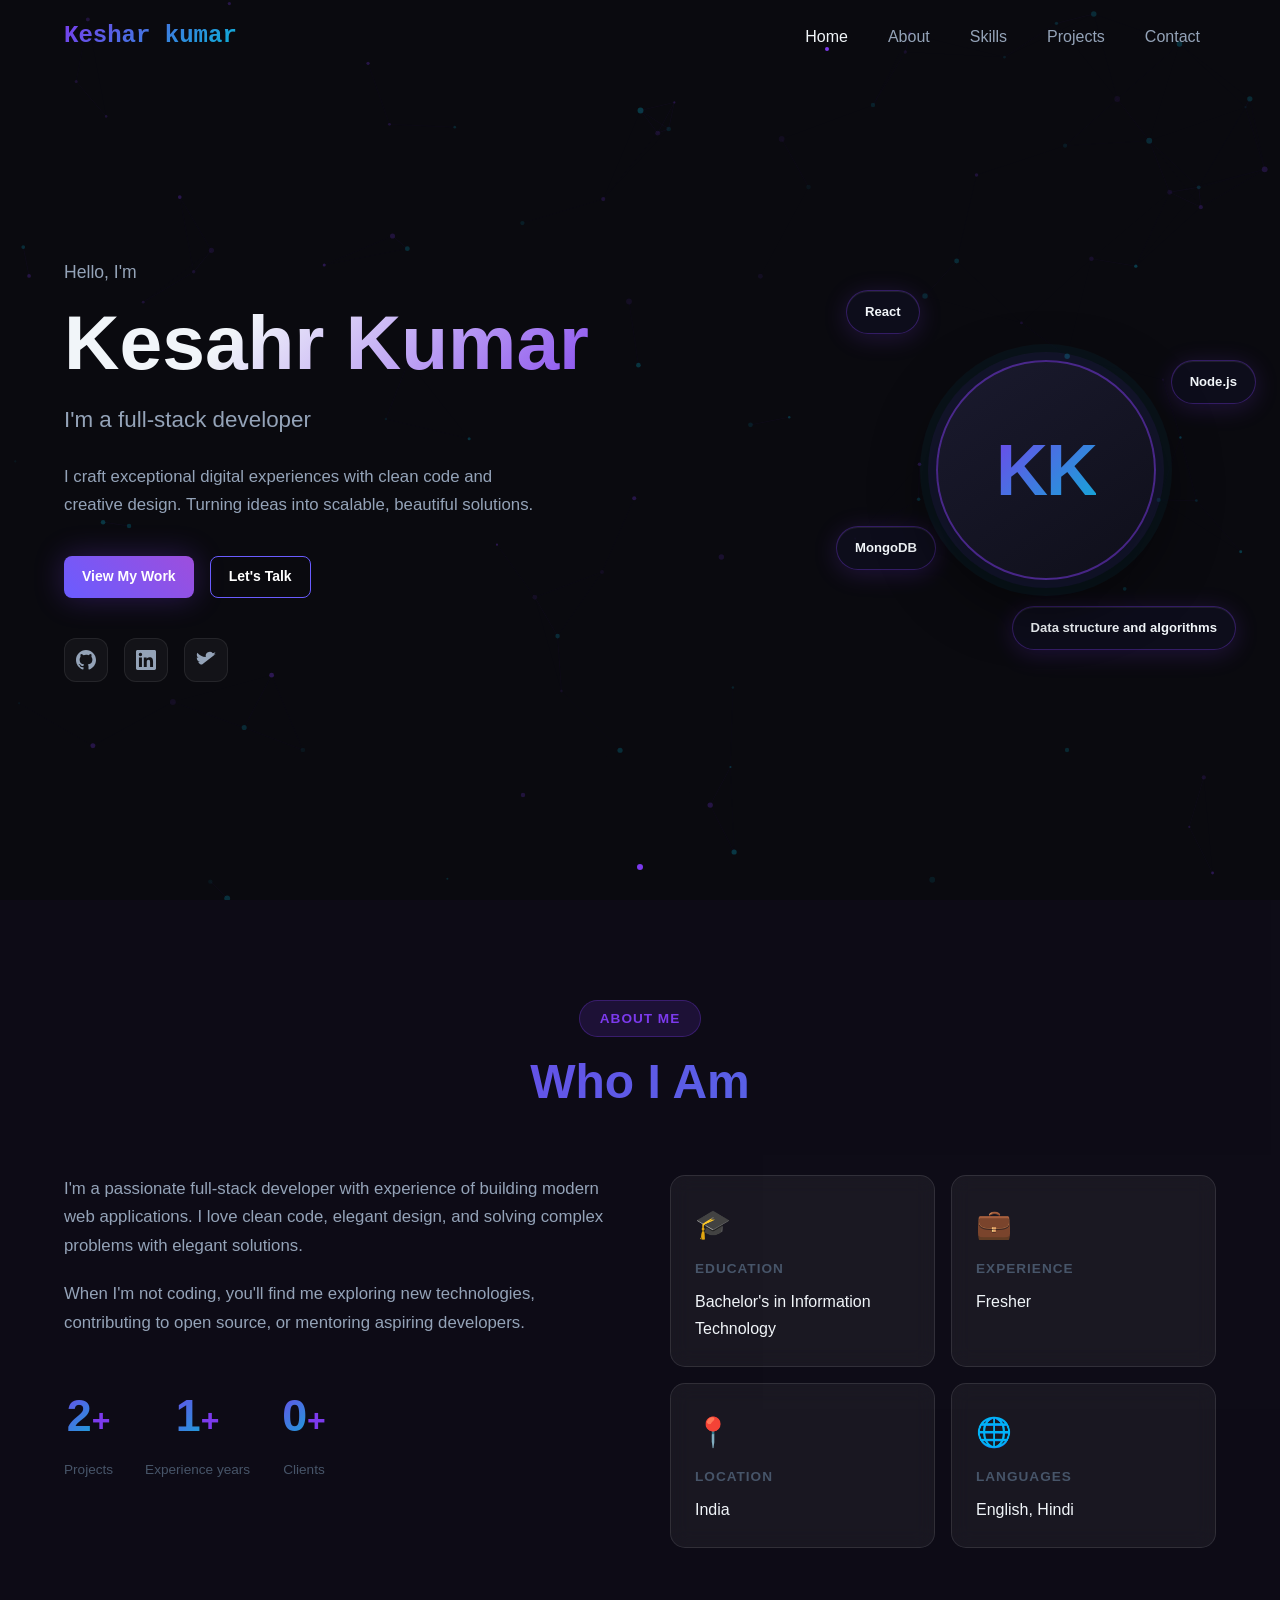
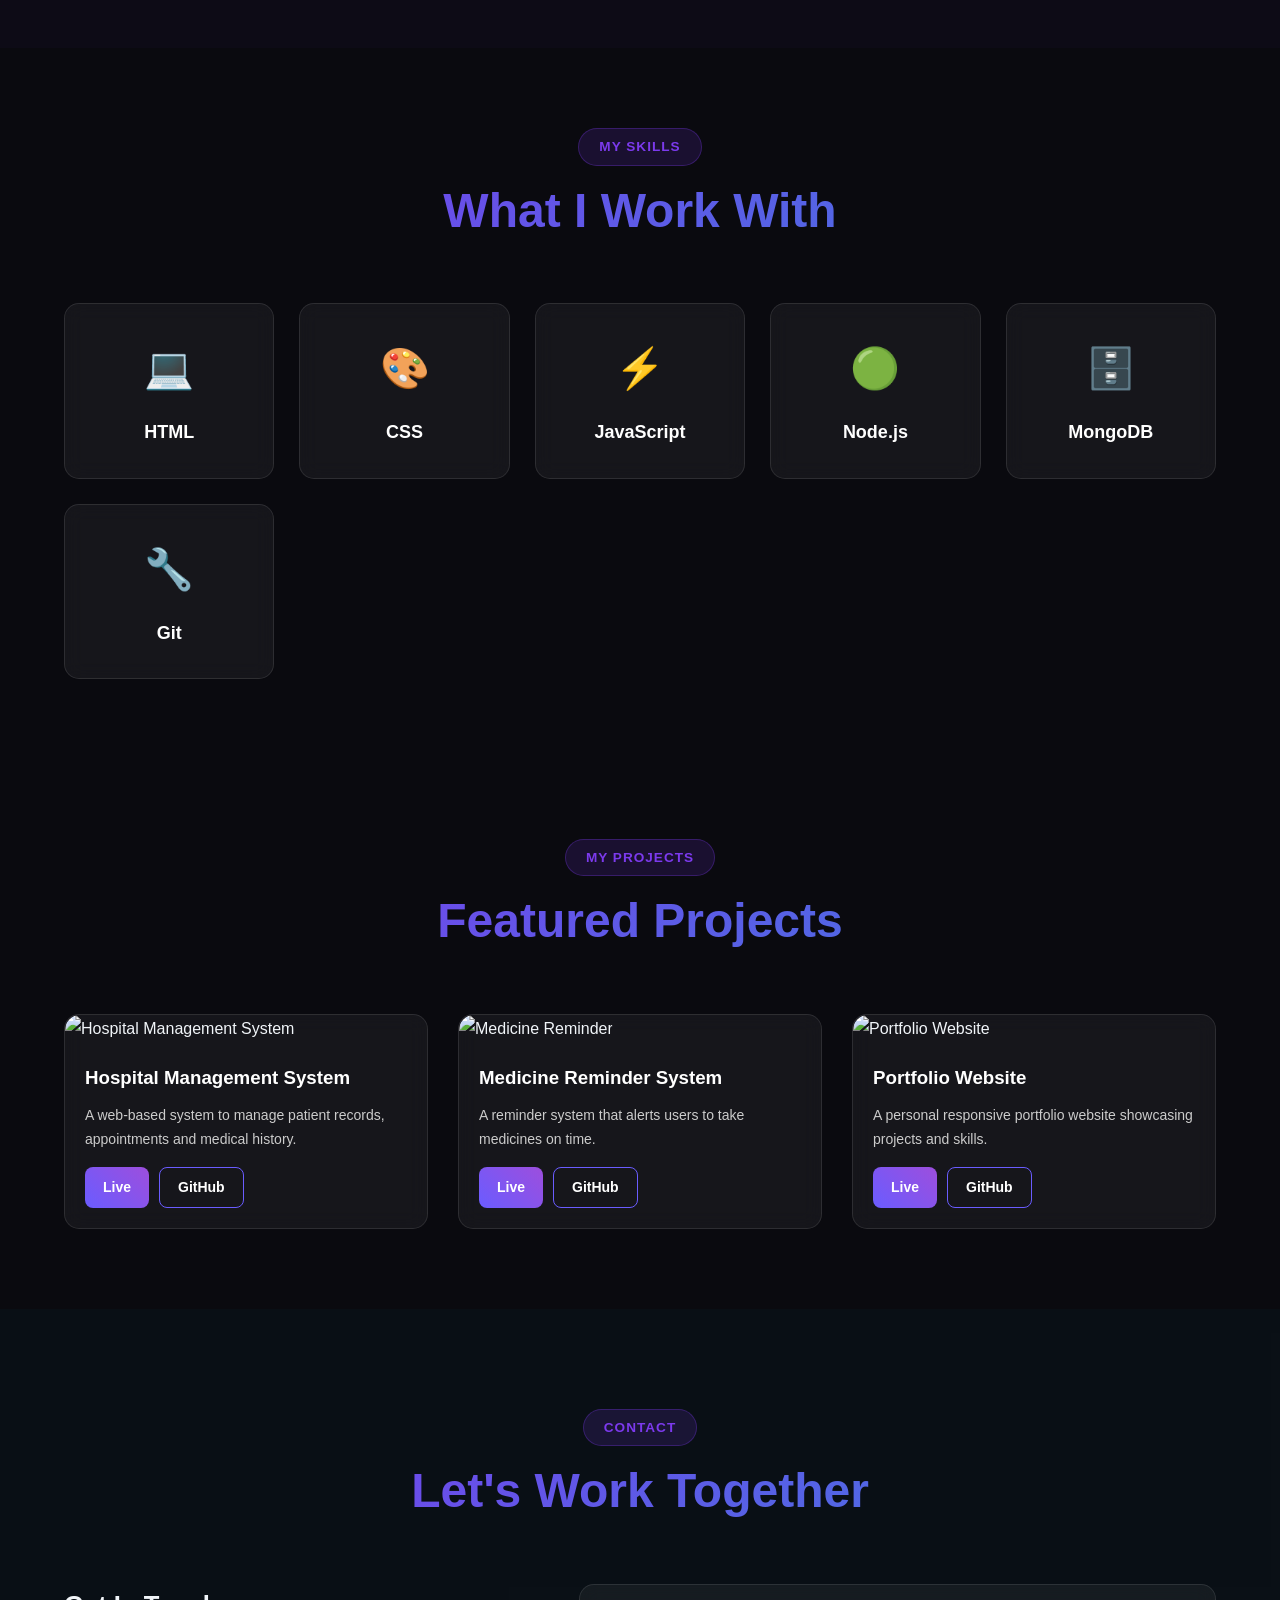
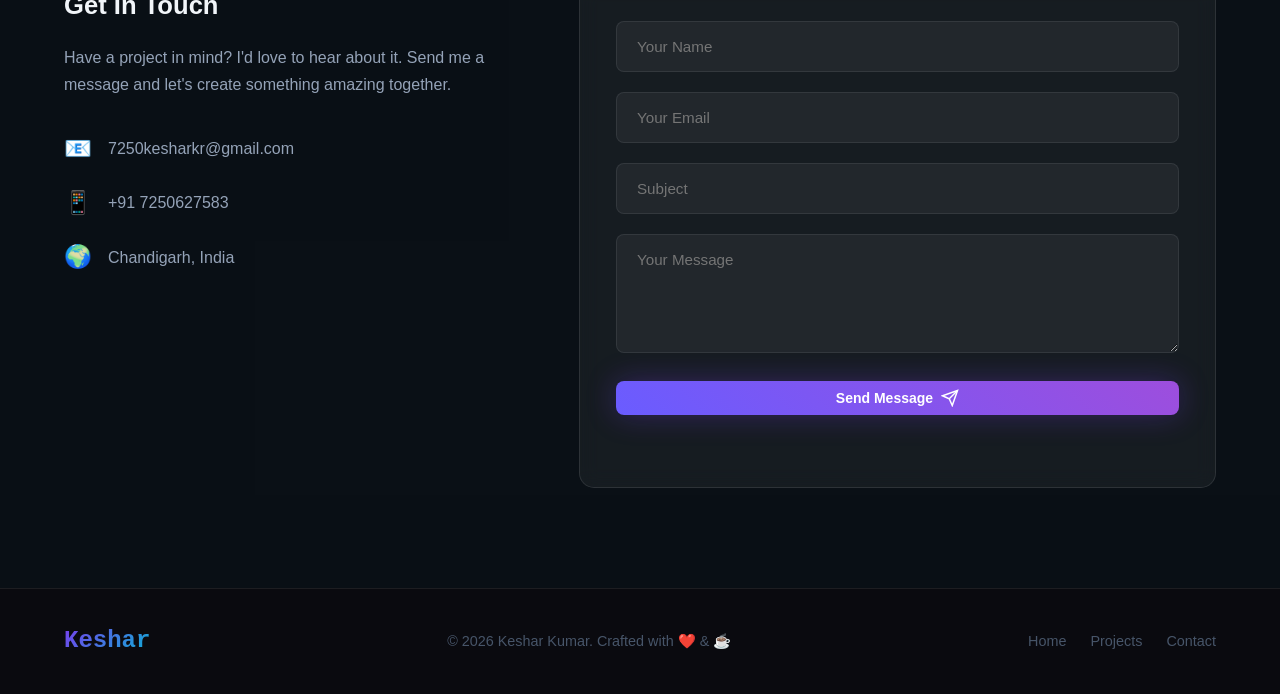
==== commit 806925cd: "final changes" ====
--- a/html/index.html
+++ b/html/index.html
@@ -41,9 +41,7 @@
       <p class="hero-greeting"> Hello, I'm</p>                                                                                  
       <h1 class="hero-name" id="hero-name">Kesahr Kumar</h1>
       <div class="hero-title-wrapper">
-        <span class="hero-title-prefix">I'm a </span>
-        <span class="hero-typing" id="typing-text"></span>
-        <span class="cursor">|</span>
+        <span class="hero-title-prefix">I'm a full-stack developer</span>
       </div>
       <p class="hero-desc">I craft exceptional digital experiences with clean code and creative design. Turning ideas into scalable, beautiful solutions.</p>
       <div class="hero-cta">
@@ -111,12 +109,12 @@
           <p>When I'm not coding, you'll find me exploring new technologies, contributing to open source, or mentoring aspiring developers.</p>
           <div class="about-stats">
             <div class="stat-item">
-              <span class="stat-number" data-target="5">0</span><span>+</span>
+              <span class="stat-number" data-target="5">2</span><span>+</span>
               <span class="stat-label">Projects</span>
             </div>
             <div class="stat-item">
-              <span class="stat-number" data-target="5">0</span><span>+</span>
-              <span class="stat-label">Years Exp</span>
+              <span class="stat-number" data-target="5">1</span><span>+</span>
+              <span class="stat-label">Experience years</span>
             </div>
             <div class="stat-item">
               <span class="stat-number" data-target="30">0</span><span>+</span>
@@ -133,7 +131,7 @@
           <div class="info-card glass-card">
             <div class="info-icon">💼</div>
             <h4>Experience</h4>
-            <p id="experience-text">5+ years</p>
+            <p id="experience-text">Fresher</p>
           </div>
           <div class="info-card glass-card">
             <div class="info-icon">📍</div>
@@ -158,26 +156,143 @@
         <h2 class="section-title">What I Work With</h2>
       </div>
       <div class="skills-grid" id="skills-grid">
-        <!-- Skills loaded from DB -->
-      </div>
-    </div>
+    <div class="skill-card glass-card">
+        <div class="skill-icon">💻</div>
+        <h3>HTML</h3>
+    </div>
+
+    <div class="skill-card glass-card">
+        <div class="skill-icon">🎨</div>
+        <h3>CSS</h3>
+    </div>
+
+    <div class="skill-card glass-card">
+        <div class="skill-icon">⚡</div>
+        <h3>JavaScript</h3>
+    </div>
+
+    <div class="skill-card glass-card">
+        <div class="skill-icon">🟢</div>
+        <h3>Node.js</h3>
+    </div>
+
+    <div class="skill-card glass-card">
+        <div class="skill-icon">🗄️</div>
+        <h3>MongoDB</h3>
+    </div>
+
+    <div class="skill-card glass-card">
+        <div class="skill-icon">🔧</div>
+        <h3>Git</h3>
+    </div>
+
+</div>
+      </div>
   </section>
 
   <!-- Projects Section -->
   <section id="projects" class="projects-section section">
     <div class="container">
-      <div class="section-header">
-        <span class="section-tag">Portfolio</span>
-        <h2 class="section-title">Featured Projects</h2>
-      </div>
-      <div class="project-filters">
-        <button class="filter-btn active" data-filter="all">All</button>
-        <button class="filter-btn" data-filter="web">Web</button>
-        <button class="filter-btn" data-filter="mobile">Mobile</button>
-        <button class="filter-btn" data-filter="fullstack">Full-Stack</button>
-      </div>
-      <div class="projects-grid" id="projects-grid">
-        <!-- Projects loaded from DB -->
+
+        <div class="section-header">
+            <span class="section-tag">My Projects</span>
+            <h2 class="section-title">Featured Projects</h2>
+        </div>
+
+        <div class="projects-grid">
+
+            <!-- Project 1 -->
+            <div class="project-card glass-card">
+
+                <img src="https://a.fsdn.com/con/app/proj/hospital-management-system/screenshots/generated-image-8b3edbba.png/245/183/1" 
+                alt="Hospital Management System">
+
+                <div class="project-content">
+
+                    <h3>Hospital Management System</h3>
+
+                    <p>
+                        A web-based system to manage patient records,
+                        appointments and medical history.
+                    </p>
+
+                    <div class="project-buttons">
+
+                        <a href="#" class="btn">Live</a>
+
+                        <a href="#" class="btn btn-outline">
+                            GitHub
+                        </a>
+
+                    </div>
+
+                </div>
+
+            </div>
+
+            <!-- Project 2 -->
+            <div class="project-card glass-card">
+
+                <img src="https://t3.ftcdn.net/jpg/16/07/13/90/360_F_1607139033_CWfuJycdbhZxjbrpowdKcdt7yL5Tk2TJ.jpg" 
+                alt="Medicine Reminder">
+
+                <div class="project-content">
+
+                    <h3>Medicine Reminder System</h3>
+
+                    <p>
+                        A reminder system that alerts users to take
+                        medicines on time.
+                    </p>
+
+                    <div class="project-buttons">
+
+                        <a href="#" class="btn">Live</a>
+
+                        <a href="#" class="btn btn-outline">
+                            GitHub
+                        </a>
+
+                    </div>
+
+                </div>
+
+            </div>
+
+            <!-- Project 3 -->
+            <div class="project-card glass-card">
+
+                <img src="https://t4.ftcdn.net/jpg/02/72/92/57/360_F_272925704_1qM9NGnvwWjuKekr4SyZvmLtb7clTNBL.jpg" 
+                alt="Portfolio Website">
+
+                <div class="project-content">
+
+                    <h3>Portfolio Website</h3>
+
+                    <p>
+                        A personal responsive portfolio website
+                        showcasing projects and skills.
+                    </p>
+
+                    <div class="project-buttons">
+
+                        <a href="#" class="btn">Live</a>
+
+                        <a href="#" class="btn btn-outline">
+                            GitHub
+                        </a>
+
+                    </div>
+
+                </div>
+
+            </div>
+
+        </div>
+
+    </div>
+
+</section>
       </div>
     </div>
   </section>
@@ -196,15 +311,15 @@
           <div class="contact-details">
             <div class="contact-item">
               <span class="contact-icon">📧</span>
-              <span id="contact-email">alex@example.com</span>
+              <span id="contact-email">7250kesharkr@gmail.com</span>
             </div>
             <div class="contact-item">
               <span class="contact-icon">📱</span>
-              <span id="contact-phone">+1 (555) 000-1234</span>
+              <span id="contact-phone">+91 7250627583</span>
             </div>
             <div class="contact-item">
               <span class="contact-icon">🌍</span>
-              <span id="contact-location">New York, USA</span>
+              <span id="contact-location">Chandigarh, India</span>
             </div>
           </div>
         </div>
@@ -240,9 +355,9 @@
     <div class="container">
       <div class="footer-content">
         <a href="#home" class="nav-logo">
-          <span class="logo-bracket">&lt;</span>Dev<span class="logo-bracket">/&gt;</span>
+          <span class="logo-bracket"></span>Keshar<span class="logo-bracket"></span>
         </a>
-        <p class="footer-copy">© <span id="year"></span> Alex Johnson. Crafted with ❤️ & ☕</p>
+        <p class="footer-copy">© <span id="year"></span> Keshar Kumar. Crafted with ❤️ & ☕</p>
         <div class="footer-links">
           <a href="#home">Home</a>
           <a href="#projects">Projects</a>
--- a/css/style.css
+++ b/css/style.css
@@ -269,84 +269,177 @@
 .info-card p { color: var(--text-primary); font-weight: 500; }
 
 /* ===== SKILLS ===== */
+/* Skills Section */
+
+.skills-section {
+    padding: 80px 0;
+}
+
 .skills-grid {
-  display: grid; grid-template-columns: repeat(auto-fill, minmax(280px, 1fr));
-  gap: 20px;
-}
+    display: grid;
+    grid-template-columns: repeat(auto-fit, minmax(180px, 1fr));
+    gap: 25px;
+    margin-top: 40px;
+}
+
+/* Glass Card Style */
+
+.glass-card {
+    background: rgba(255, 255, 255, 0.05);
+    border-radius: 15px;
+    backdrop-filter: blur(10px);
+    border: 1px solid rgba(255,255,255,0.1);
+}
+
+/* Skill Card */
+
 .skill-card {
-  padding: 24px; border-radius: var(--radius);
-  background: var(--bg-card); border: 1px solid var(--border);
-  transition: var(--transition);
-}
-.skill-card:hover { transform: translateY(-4px); border-color: rgba(124,58,237,0.4); box-shadow: 0 10px 40px rgba(124,58,237,0.1); }
-.skill-header { display: flex; align-items: center; justify-content: space-between; margin-bottom: 12px; }
-.skill-name { font-weight: 600; font-size: 1rem; display: flex; align-items: center; gap: 10px; }
-.skill-icon { font-size: 1.4rem; }
-.skill-pct { color: var(--accent2); font-weight: 700; font-family: 'JetBrains Mono', monospace; }
-.skill-bar { height: 6px; background: rgba(255,255,255,0.08); border-radius: 3px; overflow: hidden; }
-.skill-fill {
-  height: 100%; border-radius: 3px;
-  background: var(--gradient); width: 0;
-  transition: width 1.2s cubic-bezier(0.4,0,0.2,1);
-}
-.skill-category {
-  font-size: 0.75rem; color: var(--text-muted);
-  text-transform: uppercase; letter-spacing: 1px; margin-top: 8px;
-}
-
+    padding: 30px 20px;
+    text-align: center;
+    transition: 0.3s;
+    cursor: pointer;
+}
+
+/* Hover Effect */
+
+.skill-card:hover {
+    transform: translateY(-8px);
+    box-shadow: 0 10px 25px rgba(100,100,255,0.3);
+}
+
+/* Icon */
+
+.skill-icon {
+    font-size: 40px;
+    margin-bottom: 15px;
+}
+
+/* Skill Title */
+
+.skill-card h3 {
+    font-size: 18px;
+    color: #ffffff;
+}
 /* ===== PROJECTS ===== */
-.project-filters {
-  display: flex; gap: 12px; justify-content: center;
-  margin-bottom: 48px; flex-wrap: wrap;
-}
-.filter-btn {
-  padding: 8px 24px; border-radius: 50px;
-  border: 1px solid var(--border); color: var(--text-secondary);
-  font-weight: 500; transition: var(--transition); font-size: 0.9rem;
-}
-.filter-btn.active, .filter-btn:hover {
-  background: var(--gradient); color: #fff; border-color: transparent;
-}
+/* Projects Section */
+
+.projects-section {
+    padding: 80px 0;
+}
+
 .projects-grid {
-  display: grid; grid-template-columns: repeat(auto-fill, minmax(340px, 1fr));
-  gap: 24px;
-}
+
+    display: grid;
+
+    grid-template-columns:
+    repeat(auto-fit, minmax(300px, 1fr));
+
+    gap: 30px;
+
+    margin-top: 40px;
+}
+
+/* Project Card */
+
 .project-card {
-  border-radius: var(--radius); overflow: hidden;
-  background: var(--bg-card); border: 1px solid var(--border);
-  transition: var(--transition); cursor: pointer;
-  display: flex; flex-direction: column;
-}
-.project-card:hover { transform: translateY(-8px); border-color: rgba(124,58,237,0.4); box-shadow: 0 20px 60px rgba(124,58,237,0.15); }
-.project-image {
-  height: 200px; background: var(--gradient);
-  display: flex; align-items: center; justify-content: center;
-  font-size: 4rem; position: relative; overflow: hidden;
-}
-.project-image::after {
-  content: ''; position: absolute; inset: 0;
-  background: rgba(0,0,0,0.2);
-}
-.project-body { padding: 24px; flex: 1; display: flex; flex-direction: column; }
-.project-tags { display: flex; gap: 8px; flex-wrap: wrap; margin-bottom: 12px; }
-.project-tag {
-  padding: 4px 12px; border-radius: 50px;
-  background: rgba(124,58,237,0.15); color: var(--accent);
-  font-size: 0.75rem; font-weight: 600;
-}
-.project-title { font-size: 1.2rem; font-weight: 700; margin-bottom: 10px; }
-.project-desc { color: var(--text-secondary); font-size: 0.9rem; flex: 1; }
-.project-footer {
-  display: flex; gap: 12px; margin-top: 20px; padding-top: 16px;
-  border-top: 1px solid var(--border);
-}
-.project-link {
-  display: flex; align-items: center; gap: 6px;
-  color: var(--text-muted); font-size: 0.85rem; font-weight: 500;
-  transition: var(--transition);
-}
-.project-link:hover { color: var(--accent); }
-
+
+    overflow: hidden;
+
+    transition: 0.3s;
+
+    border-radius: 15px;
+}
+
+/* Image */
+
+.project-card img {
+
+    width: 100%;
+
+    height: 200px;
+
+    object-fit: cover;
+
+    border-radius: 15px 15px 0 0;
+}
+
+/* Content */
+
+.project-content {
+
+    padding: 20px;
+}
+
+/* Title */
+
+.project-content h3 {
+
+    color: #fff;
+
+    margin-bottom: 10px;
+}
+
+/* Description */
+
+.project-content p {
+
+    font-size: 14px;
+
+    color: #ccc;
+
+    margin-bottom: 15px;
+}
+
+/* Buttons */
+
+.project-buttons {
+
+    display: flex;
+
+    gap: 10px;
+}
+
+/* Button */
+
+.btn {
+
+    padding: 8px 18px;
+
+    background: linear-gradient(
+        45deg,
+        #6a5cff,
+        #9d4edd
+    );
+
+    border-radius: 8px;
+
+    color: white;
+
+    text-decoration: none;
+
+    font-size: 14px;
+
+    transition: 0.3s;
+}
+
+/* Outline Button */
+
+.btn-outline {
+
+    background: transparent;
+
+    border: 1px solid #6a5cff;
+}
+
+/* Hover */
+
+.project-card:hover {
+
+    transform: translateY(-8px);
+
+    box-shadow:
+    0 10px 25px rgba(100,100,255,0.3);
+}
 /* ===== CONTACT ===== */
 .contact-section { background: rgba(6,182,212,0.03); }
 .contact-grid { display: grid; grid-template-columns: 1fr 1.4fr; gap: 60px; align-items: start; }
